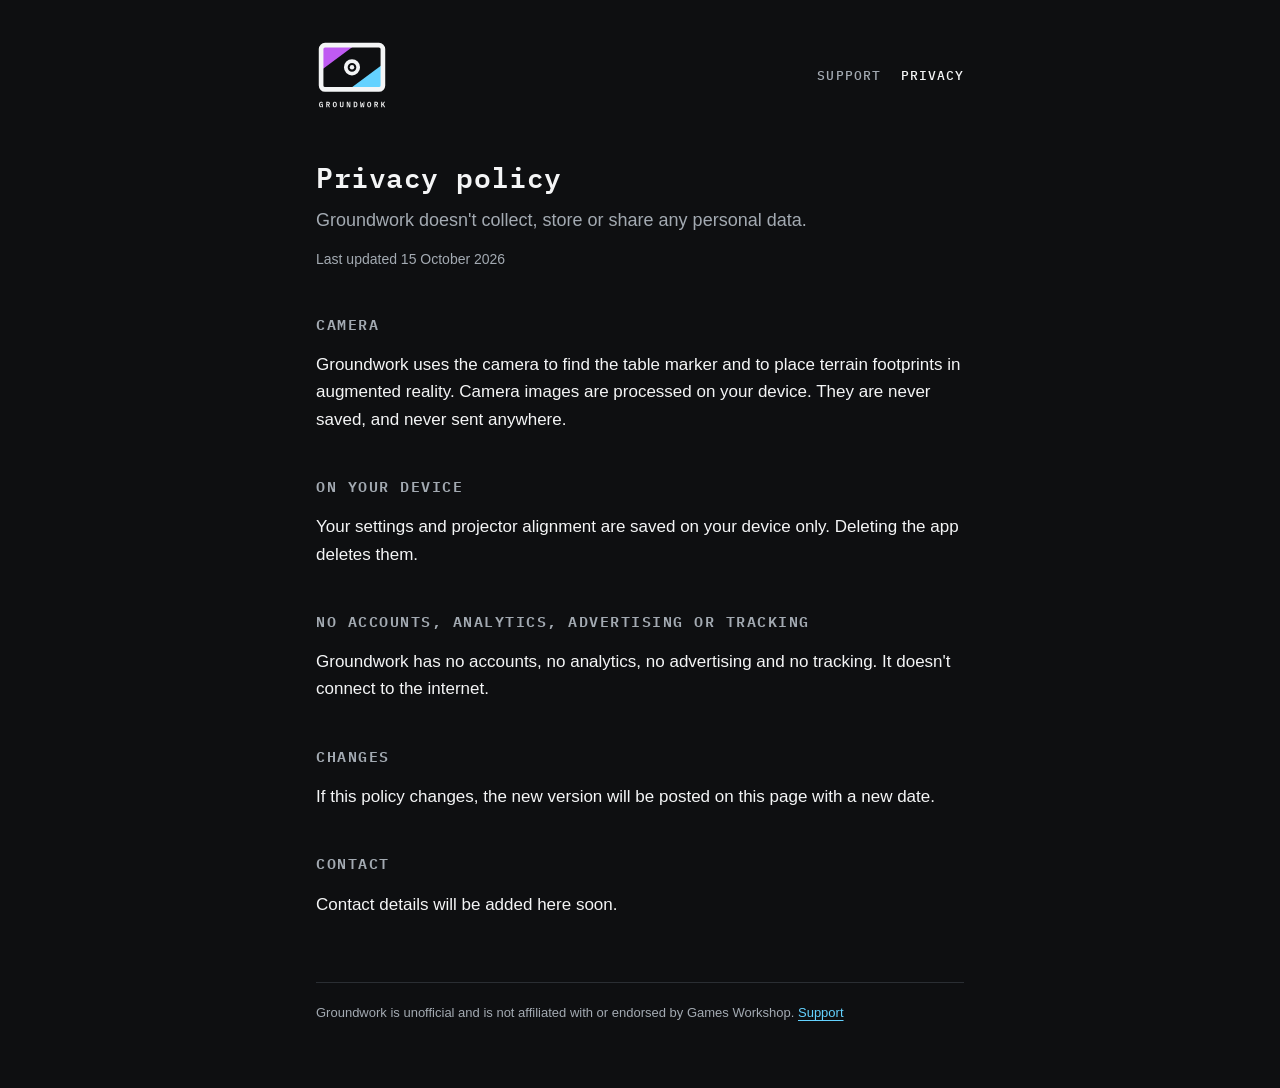
==== privacy/index.html @ 97dfe63f "Support and privacy pages for the Groundwork app Home page with the marker download, a support page " ====
<!doctype html>
<html lang="en">
<head>
<meta charset="utf-8">
<meta name="viewport" content="width=device-width, initial-scale=1">
<title>Groundwork Privacy Policy</title>
<meta name="description" content="Groundwork doesn't collect, store or share any personal data.">
<link rel="icon" href="../icon.svg" type="image/svg+xml">
<link rel="preconnect" href="https://fonts.googleapis.com">
<link rel="preconnect" href="https://fonts.gstatic.com" crossorigin>
<link rel="stylesheet" href="https://fonts.googleapis.com/css2?family=IBM+Plex+Mono:wght@500;600&display=swap">
<link rel="stylesheet" href="../style.css">
</head>
<body>
<div class="page">
  <header class="site">
    <a class="home" href="../"><img src="../logo.svg" alt="Groundwork"></a>
    <nav>
      <a href="../support/">Support</a>
      <a href="./" aria-current="page">Privacy</a>
    </nav>
  </header>

  <main>
    <h1>Privacy policy</h1>
    <p class="lead">Groundwork doesn't collect, store or share any personal data.</p>
    <p class="small">Last updated 15 October 2026</p>

    <h2>Camera</h2>
    <p>Groundwork uses the camera to find the table marker and to place terrain footprints in augmented reality. Camera images are processed on your device. They are never saved, and never sent anywhere.</p>

    <h2>On your device</h2>
    <p>Your settings and projector alignment are saved on your device only. Deleting the app deletes them.</p>

    <h2>No accounts, analytics, advertising or tracking</h2>
    <p>Groundwork has no accounts, no analytics, no advertising and no tracking. It doesn't connect to the internet.</p>

    <h2>Changes</h2>
    <p>If this policy changes, the new version will be posted on this page with a new date.</p>

    <h2>Contact</h2>
    <p>Contact details will be added here soon.</p>
    <!-- TODO: add the support email address before App Store submission. -->
  </main>

  <footer>
    Groundwork is unofficial and is not affiliated with or endorsed by Games Workshop.
    <a href="../support/">Support</a>
  </footer>
</div>
</body>
</html>
---- style.css ----
:root {
  --bg: #0E0F11;
  --surface: #17191C;
  --line: #2A2E33;
  --text: #F4F5F6;
  --muted: #A3AAB2;
  --cyan: #64D2FF;
  --purple: #BF5AF2;
  --mono: "IBM Plex Mono", ui-monospace, Menlo, monospace;
  --sans: -apple-system, BlinkMacSystemFont, "Segoe UI", Roboto, Helvetica, Arial, sans-serif;
}

* { box-sizing: border-box; }

html { -webkit-text-size-adjust: 100%; }

body {
  margin: 0;
  background: var(--bg);
  color: var(--text);
  font: 17px/1.6 var(--sans);
}

.page {
  max-width: 680px;
  margin: 0 auto;
  padding: 40px 16px 64px;
}

header.site {
  display: flex;
  align-items: center;
  justify-content: space-between;
  gap: 16px;
  margin-bottom: 48px;
}

header.site a.home { display: block; line-height: 0; }
header.site img { width: 72px; height: auto; }

nav { display: flex; gap: 20px; font: 500 13px/1 var(--mono); letter-spacing: 0.08em; text-transform: uppercase; }
nav a { color: var(--muted); text-decoration: none; }
nav a:hover, nav a[aria-current="page"] { color: var(--text); }

h1 {
  font: 600 28px/1.25 var(--mono);
  letter-spacing: 0.02em;
  margin: 0 0 12px;
}

h2 {
  font: 600 15px/1.3 var(--mono);
  letter-spacing: 0.1em;
  text-transform: uppercase;
  color: var(--muted);
  margin: 44px 0 12px;
}

p, li { color: var(--text); }
.lead { color: var(--muted); font-size: 18px; margin: 0 0 8px; }
.small { color: var(--muted); font-size: 14px; }

a { color: var(--cyan); text-underline-offset: 3px; }

ol, ul { padding-left: 22px; }
li { margin: 6px 0; }

.card {
  background: var(--surface);
  border: 1px solid var(--line);
  border-radius: 14px;
  padding: 20px;
  margin: 24px 0;
}

.card h2 { margin-top: 0; }

.button {
  display: inline-block;
  margin-top: 4px;
  padding: 10px 16px;
  border: 1px solid var(--text);
  border-radius: 10px;
  color: var(--text);
  font: 500 14px/1 var(--mono);
  letter-spacing: 0.06em;
  text-decoration: none;
}

.button:hover { background: var(--text); color: var(--bg); }

dl { margin: 0; }
dt { font-weight: 600; margin-top: 18px; }
dd { margin: 4px 0 0; color: var(--muted); }

footer {
  margin-top: 64px;
  padding-top: 20px;
  border-top: 1px solid var(--line);
  color: var(--muted);
  font-size: 13px;
}
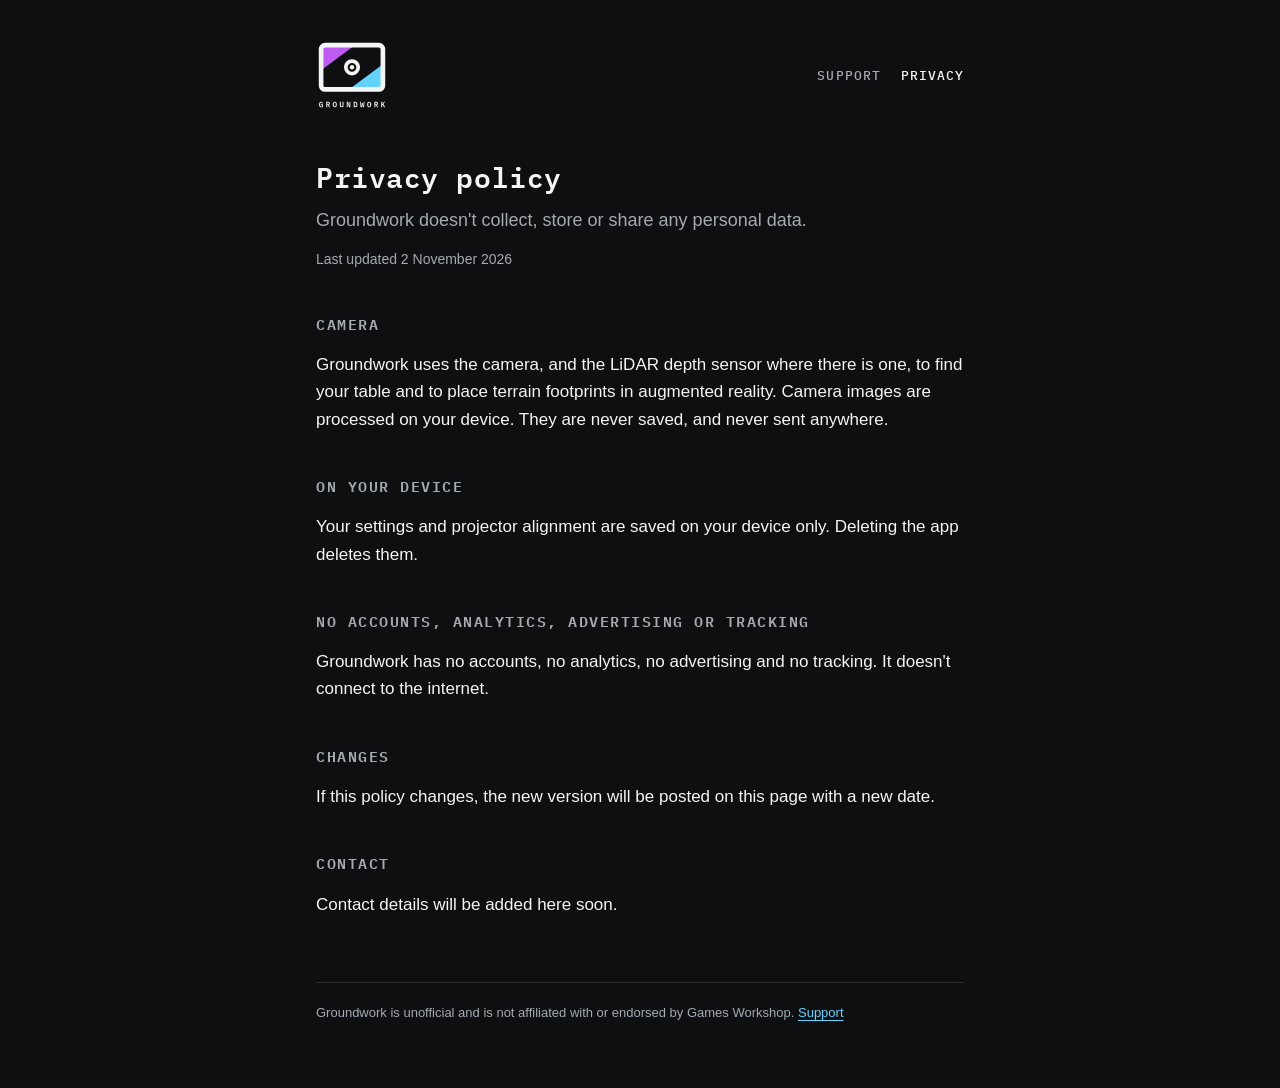
==== commit bb48568f: "Set-up without a marker The app now calibrates from the two corners of the player's long edge, so th" ====
--- a/privacy/index.html
+++ b/privacy/index.html
@@ -24,10 +24,10 @@
   <main>
     <h1>Privacy policy</h1>
     <p class="lead">Groundwork doesn't collect, store or share any personal data.</p>
-    <p class="small">Last updated 15 October 2026</p>
+    <p class="small">Last updated 2 November 2026</p>
 
     <h2>Camera</h2>
-    <p>Groundwork uses the camera to find the table marker and to place terrain footprints in augmented reality. Camera images are processed on your device. They are never saved, and never sent anywhere.</p>
+    <p>Groundwork uses the camera, and the LiDAR depth sensor where there is one, to find your table and to place terrain footprints in augmented reality. Camera images are processed on your device. They are never saved, and never sent anywhere.</p>
 
     <h2>On your device</h2>
     <p>Your settings and projector alignment are saved on your device only. Deleting the app deletes them.</p>
